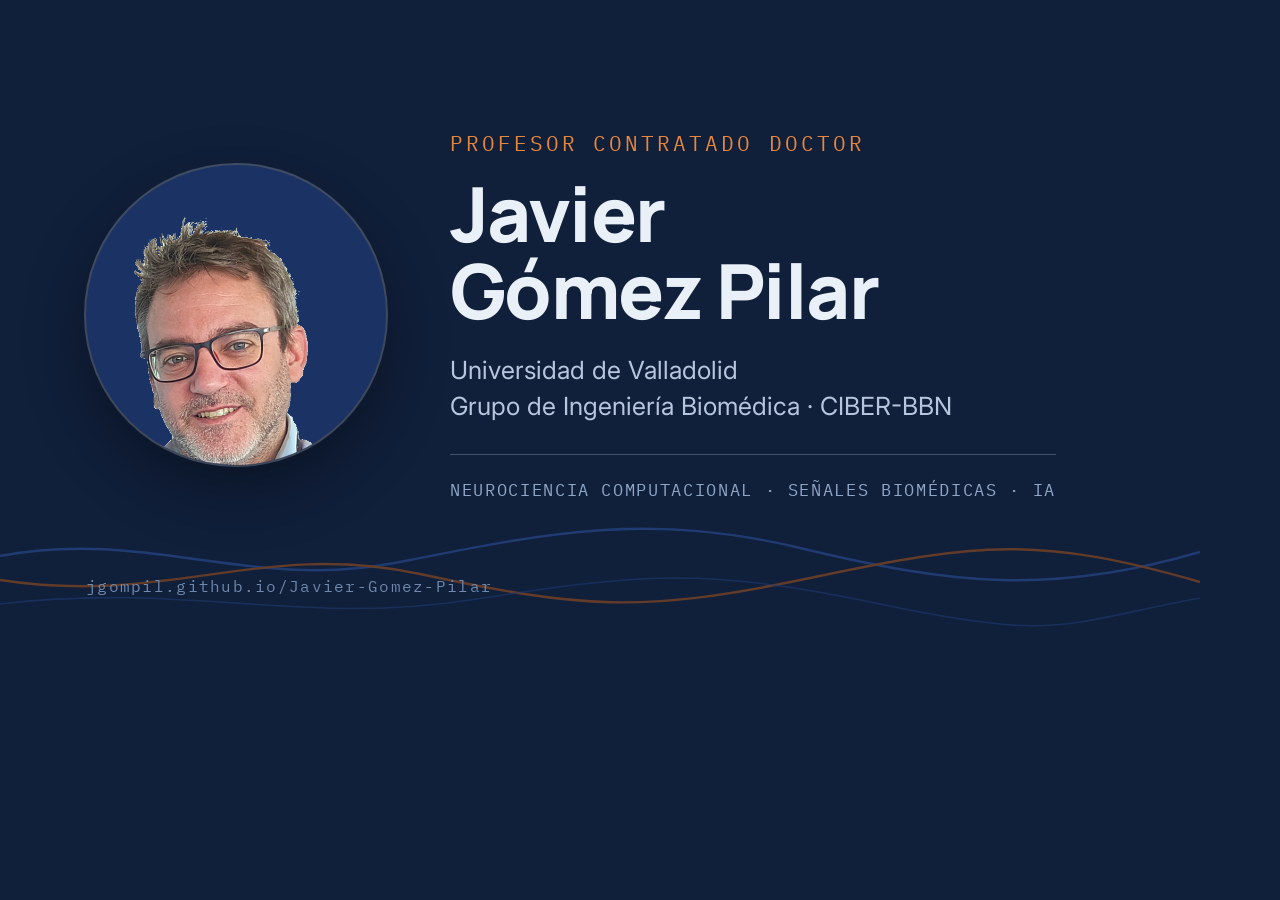
==== scripts/og-card.html @ 326a6bf8 "Datos estructurados, idioma en la direccion y tarjeta al compartir La cabecera lleva ahora un bloque" ====
<!doctype html><html lang="es"><head><meta charset="utf-8">
<link rel="preconnect" href="https://fonts.gstatic.com" crossorigin>
<link rel="stylesheet" href="https://fonts.googleapis.com/css2?family=Inter:wght@400;500&family=Manrope:wght@700;800&family=IBM+Plex+Mono:wght@400;500&display=swap">
<!-- La tarjeta que se ve al compartir el enlace. Se regenera con:
     chrome --headless --window-size=1200,630 --virtual-time-budget=16000 \
       --screenshot=assets/img/og.png scripts/og-card.html
     No lleva cifras a proposito: cambian cada semana y la imagen no. -->
<style>
  * { margin:0; padding:0; box-sizing:border-box }
  body { width:1200px; height:630px; overflow:hidden;
         background:#101f3a; color:#eaf0f8;
         font-family:Inter,system-ui,sans-serif; position:relative }
  .trama { position:absolute; inset:0; opacity:.5 }
  .caja { position:relative; height:100%; display:flex; align-items:center;
          gap:64px; padding:0 86px }
  .foto { flex:0 0 auto; width:300px; height:300px; border-radius:50%;
          overflow:hidden; background:#1b3364;
          box-shadow:0 0 0 2px rgba(234,240,248,.22), 0 24px 60px rgba(0,0,0,.35) }
  .foto img { width:142%; height:142%; object-fit:cover; object-position:46% 22%;
              display:block; margin:-2% 0 0 -22% }
  .txt { min-width:0 }
  .cargo { font-family:"IBM Plex Mono",monospace; font-size:21px;
           letter-spacing:.14em; text-transform:uppercase; color:#e8863a;
           margin-bottom:18px }
  h1 { font-family:Manrope,sans-serif; font-weight:800; font-size:76px;
       line-height:1.02; letter-spacing:-.02em; margin-bottom:22px }
  .afil { font-size:25px; line-height:1.45; color:#b7c6dd }
  .lineas { margin-top:30px; padding-top:24px; border-top:1px solid rgba(183,198,221,.3);
            font-family:"IBM Plex Mono",monospace; font-size:16.5px;
            letter-spacing:.1em; text-transform:uppercase; color:#8fa6c6 }
  .pie { position:absolute; left:86px; bottom:34px;
         font-family:"IBM Plex Mono",monospace; font-size:16px;
         letter-spacing:.08em; color:#6f88ab }
</style></head><body>
<svg class="trama" viewBox="0 0 1200 630" preserveAspectRatio="none">
  <path d="M0 556 C 150 528, 250 592, 400 562 S 650 512, 800 548 S 1050 596, 1200 552"
        fill="none" stroke="#2f58a8" stroke-width="2.4"/>
  <path d="M0 580 C 170 606, 260 540, 420 574 S 640 614, 810 578 S 1040 536, 1200 582"
        fill="none" stroke="#b4571a" stroke-width="2.4"/>
  <path d="M0 604 C 190 582, 300 626, 470 600 S 700 566, 880 604 S 1060 624, 1200 598"
        fill="none" stroke="#2f58a8" stroke-width="1.6" opacity=".6"/>
</svg>
<div class="caja">
  <div class="foto"><img src="../assets/img/javier.png" alt=""></div>
  <div class="txt">
    <p class="cargo">Profesor Contratado Doctor</p>
    <h1>Javier<br>Gómez Pilar</h1>
    <p class="afil">Universidad de Valladolid<br>Grupo de Ingeniería Biomédica · CIBER-BBN</p>
    <p class="lineas">Neurociencia computacional · Señales biomédicas · IA</p>
  </div>
</div>
<p class="pie">jgompil.github.io/Javier-Gomez-Pilar</p>
</body></html>
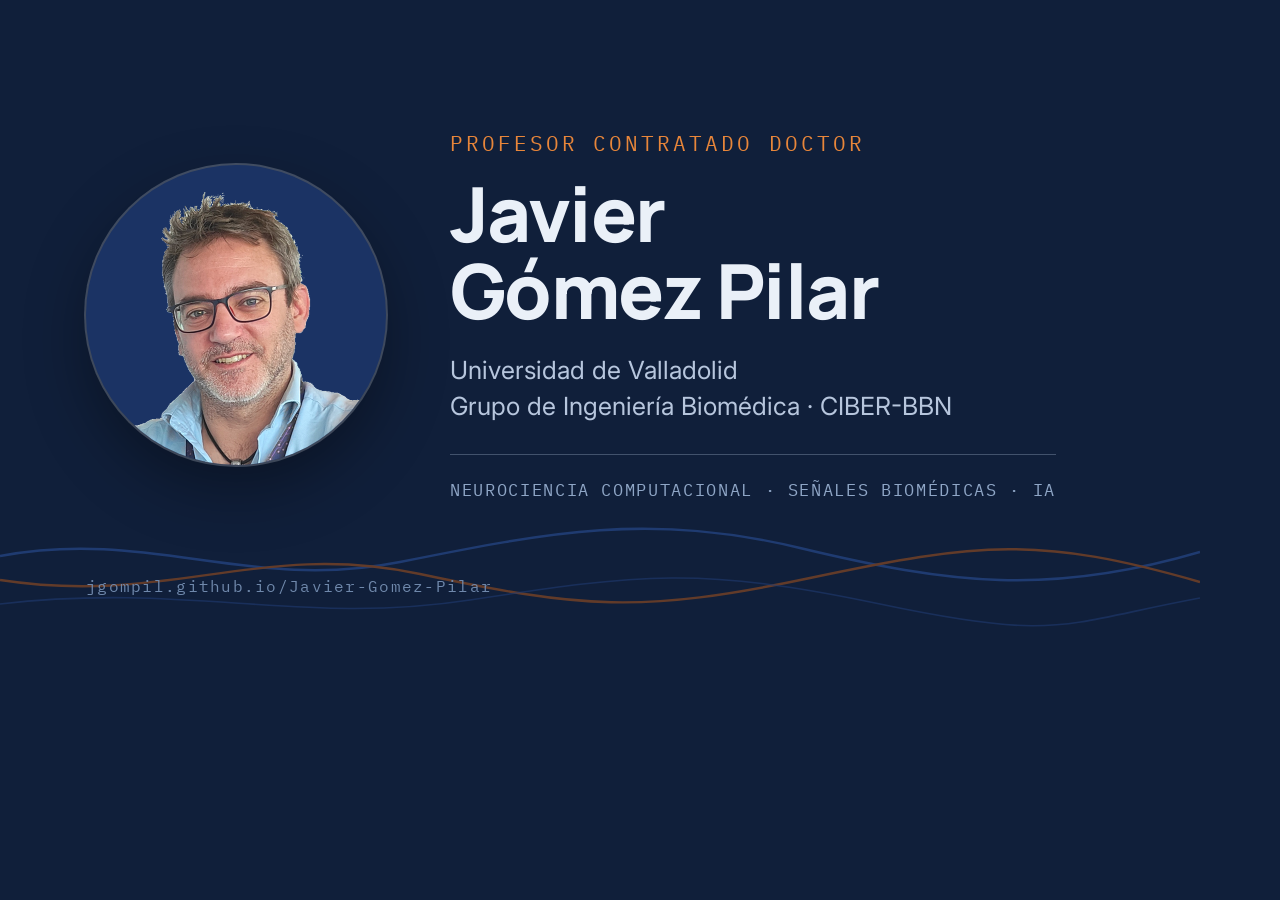
==== commit 7b56e258: "La cabeza entera dentro del circulo de la tarjeta En la tarjeta compartida por WhatsApp el circulo l" ====
--- a/scripts/og-card.html
+++ b/scripts/og-card.html
@@ -16,8 +16,9 @@
   .foto { flex:0 0 auto; width:300px; height:300px; border-radius:50%;
           overflow:hidden; background:#1b3364;
           box-shadow:0 0 0 2px rgba(234,240,248,.22), 0 24px 60px rgba(0,0,0,.35) }
-  .foto img { width:142%; height:142%; object-fit:cover; object-position:46% 22%;
-              display:block; margin:-2% 0 0 -22% }
+  /* El encuadre lo trae ya la imagen (scripts/recorta_og.py): hacerlo
+     aqui con porcentajes dejaba la coronilla fuera del circulo. */
+  .foto img { width:100%; height:100%; object-fit:cover; display:block }
   .txt { min-width:0 }
   .cargo { font-family:"IBM Plex Mono",monospace; font-size:21px;
            letter-spacing:.14em; text-transform:uppercase; color:#e8863a;
@@ -41,7 +42,7 @@
         fill="none" stroke="#2f58a8" stroke-width="1.6" opacity=".6"/>
 </svg>
 <div class="caja">
-  <div class="foto"><img src="../assets/img/javier.png" alt=""></div>
+  <div class="foto"><img src="../assets/img/retrato-tarjeta.png" alt=""></div>
   <div class="txt">
     <p class="cargo">Profesor Contratado Doctor</p>
     <h1>Javier<br>Gómez Pilar</h1>
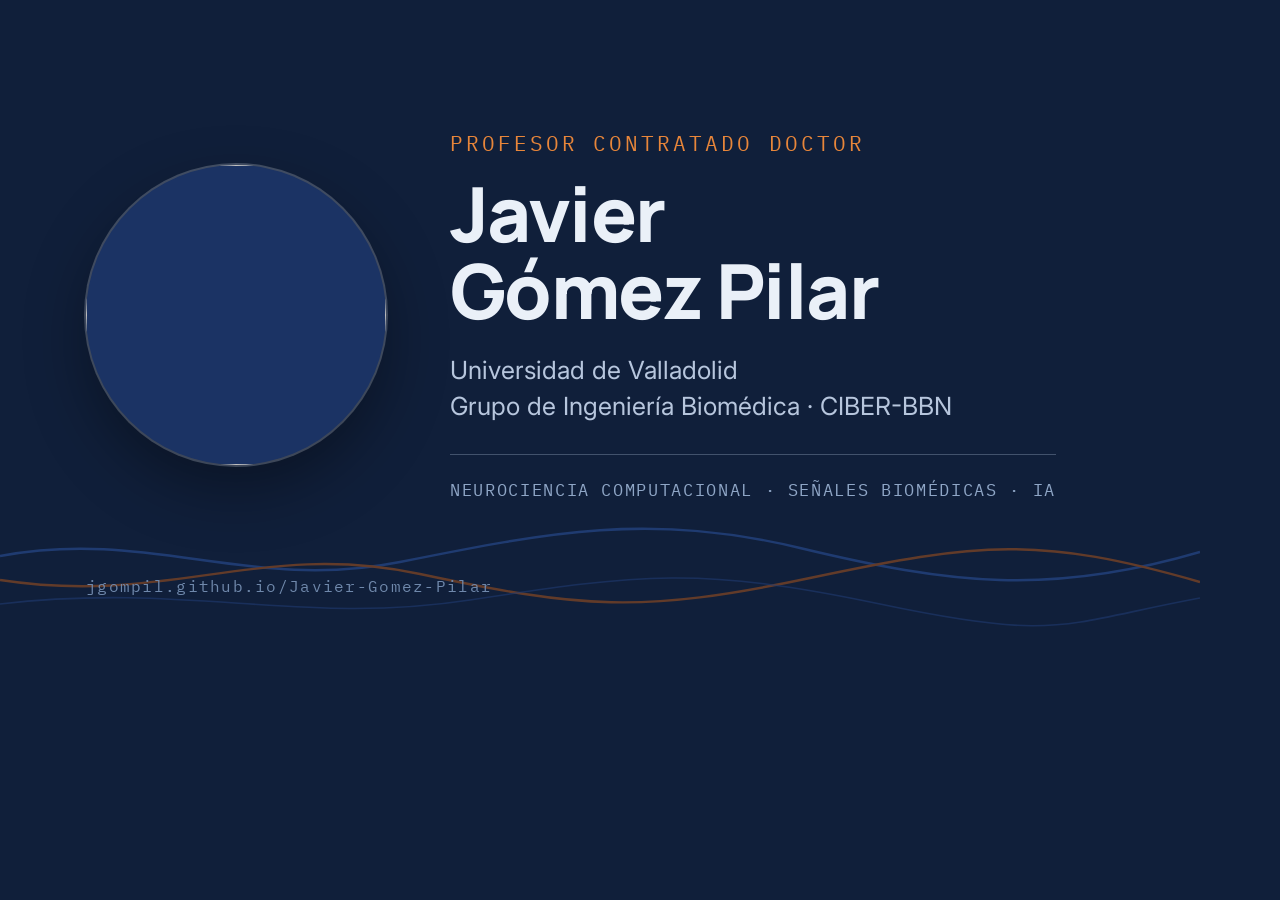
==== commit 53cc3b25: "Retrato en WebP, fuentes propias, 404, sitemap y resumen sin JS - El retrato pasa de un PNG de 519 K" ====
--- a/scripts/og-card.html
+++ b/scripts/og-card.html
@@ -42,7 +42,7 @@
         fill="none" stroke="#2f58a8" stroke-width="1.6" opacity=".6"/>
 </svg>
 <div class="caja">
-  <div class="foto"><img src="../assets/img/retrato-tarjeta.png" alt=""></div>
+  <div class="foto"><img src="retrato-tarjeta.png" alt=""></div>
   <div class="txt">
     <p class="cargo">Profesor Contratado Doctor</p>
     <h1>Javier<br>Gómez Pilar</h1>
